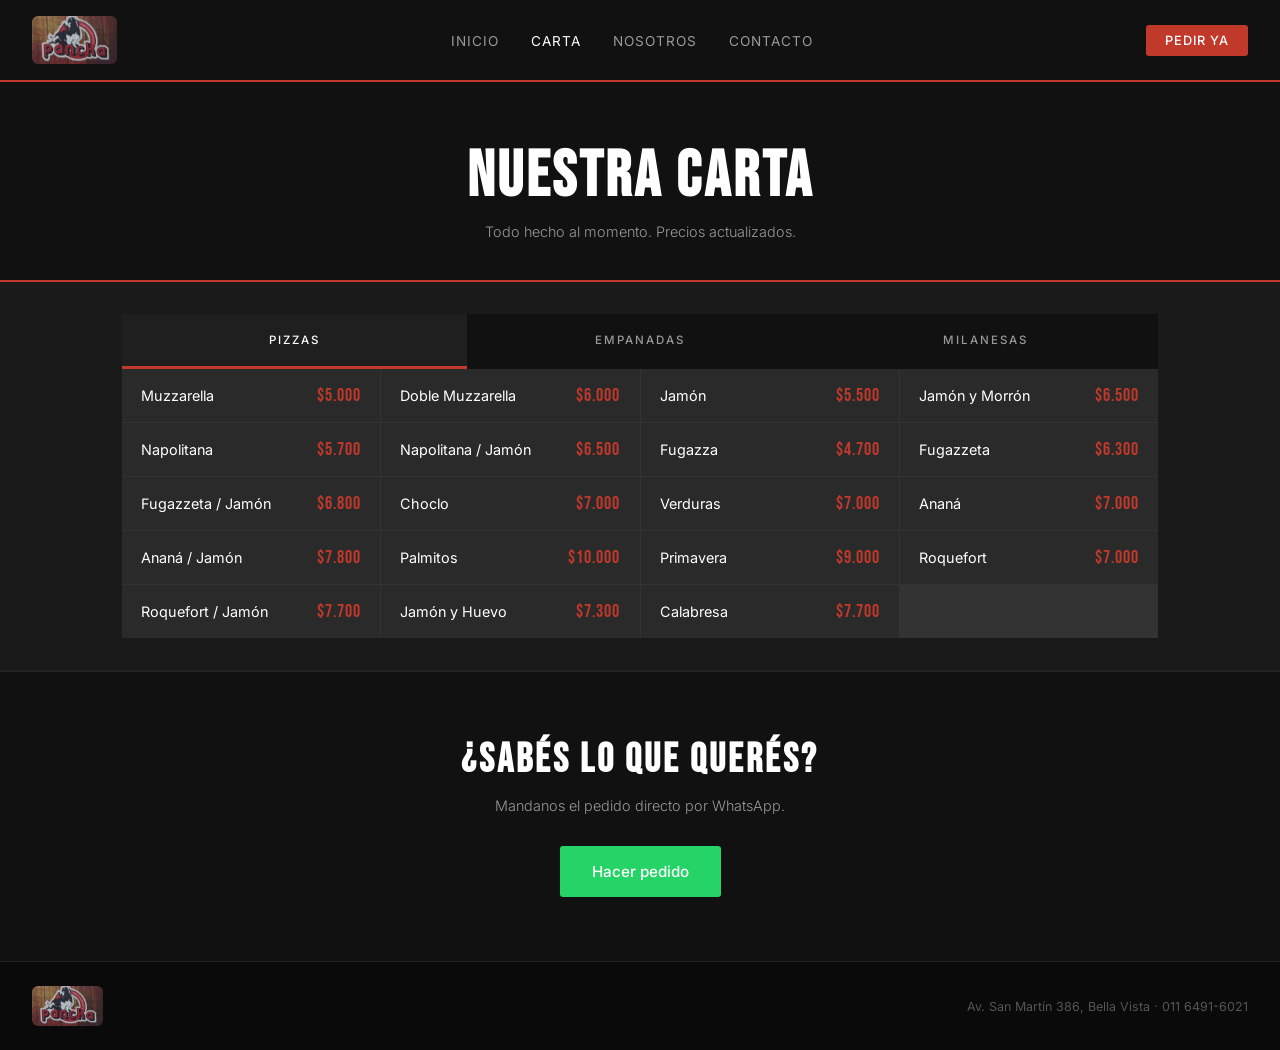
==== vista/carta.html @ 7ca743a3 "Logo, quito iconos, simplifico textos, agrego mapa en contacto Co-Authored-By: Claude Sonnet 5 <nore" ====
<!DOCTYPE html>
<html lang="es">
<head>
  <meta charset="UTF-8">
  <meta name="viewport" content="width=device-width, initial-scale=1.0">
  <title>Pancha – Carta</title>
  <link href="https://fonts.googleapis.com/css2?family=Bebas+Neue&family=Inter:wght@300;400;500&display=swap" rel="stylesheet">
  <link rel="stylesheet" href="estilo/estilo.css">
</head>
<body>

  <nav>
    <span class="logo"><img src="multimedial/logo.png" alt="Pancha" class="logo-img"></span>
    <ul class="nav-links">
      <li><a href="../index.html">Inicio</a></li>
      <li><a href="carta.html" class="active-link">Carta</a></li>
      <li><a href="nosotros.html">Nosotros</a></li>
      <li><a href="contacto.html">Contacto</a></li>
    </ul>
    <a href="https://wa.me/5491164916021" class="nav-cta">Pedir ya</a>
  </nav>

  <div class="page-header">
    <h1>Nuestra Carta</h1>
    <p>Todo hecho al momento. Precios actualizados.</p>
  </div>

  <section class="menu-section">
    <div class="menu-tabs">
      <div class="tab active" data-tab="pizzas">
        <span class="tab-label">Pizzas</span>
      </div>
      <div class="tab" data-tab="empanadas">
        <span class="tab-label">Empanadas</span>
      </div>
      <div class="tab" data-tab="milanesas">
        <span class="tab-label">Milanesas</span>
      </div>
    </div>

    <!-- PIZZAS -->
    <div class="menu-grid" id="pizzas">
      <div class="menu-item"><div class="menu-item-header"><h4>Muzzarella</h4><span class="price">$5.000</span></div></div>
      <div class="menu-item"><div class="menu-item-header"><h4>Doble Muzzarella</h4><span class="price">$6.000</span></div></div>
      <div class="menu-item"><div class="menu-item-header"><h4>Jamón</h4><span class="price">$5.500</span></div></div>
      <div class="menu-item"><div class="menu-item-header"><h4>Jamón y Morrón</h4><span class="price">$6.500</span></div></div>
      <div class="menu-item"><div class="menu-item-header"><h4>Napolitana</h4><span class="price">$5.700</span></div></div>
      <div class="menu-item"><div class="menu-item-header"><h4>Napolitana / Jamón</h4><span class="price">$6.500</span></div></div>
      <div class="menu-item"><div class="menu-item-header"><h4>Fugazza</h4><span class="price">$4.700</span></div></div>
      <div class="menu-item"><div class="menu-item-header"><h4>Fugazzeta</h4><span class="price">$6.300</span></div></div>
      <div class="menu-item"><div class="menu-item-header"><h4>Fugazzeta / Jamón</h4><span class="price">$6.800</span></div></div>
      <div class="menu-item"><div class="menu-item-header"><h4>Choclo</h4><span class="price">$7.000</span></div></div>
      <div class="menu-item"><div class="menu-item-header"><h4>Verduras</h4><span class="price">$7.000</span></div></div>
      <div class="menu-item"><div class="menu-item-header"><h4>Ananá</h4><span class="price">$7.000</span></div></div>
      <div class="menu-item"><div class="menu-item-header"><h4>Ananá / Jamón</h4><span class="price">$7.800</span></div></div>
      <div class="menu-item"><div class="menu-item-header"><h4>Palmitos</h4><span class="price">$10.000</span></div></div>
      <div class="menu-item"><div class="menu-item-header"><h4>Primavera</h4><span class="price">$9.000</span></div></div>
      <div class="menu-item"><div class="menu-item-header"><h4>Roquefort</h4><span class="price">$7.000</span></div></div>
      <div class="menu-item"><div class="menu-item-header"><h4>Roquefort / Jamón</h4><span class="price">$7.700</span></div></div>
      <div class="menu-item"><div class="menu-item-header"><h4>Jamón y Huevo</h4><span class="price">$7.300</span></div></div>
      <div class="menu-item"><div class="menu-item-header"><h4>Calabresa</h4><span class="price">$7.700</span></div></div>
    </div>

    <!-- EMPANADAS -->
    <div class="menu-grid hidden" id="empanadas">
      <div class="menu-item"><div class="menu-item-header"><h4>Carne</h4><span class="price">$1.000</span></div></div>
      <div class="menu-item"><div class="menu-item-header"><h4>Pollo</h4><span class="price">$1.000</span></div></div>
      <div class="menu-item"><div class="menu-item-header"><h4>Jamón y Queso</h4><span class="price">$1.000</span></div></div>
      <div class="menu-item"><div class="menu-item-header"><h4>Roquefort y Jamón</h4><span class="price">$1.000</span></div></div>
      <div class="menu-item"><div class="menu-item-header"><h4>Choclo</h4><span class="price">$1.000</span></div></div>
      <div class="menu-item"><div class="menu-item-header"><h4>Verdura</h4><span class="price">$1.000</span></div></div>
      <div class="menu-item"><div class="menu-item-header"><h4>Capresse</h4><span class="price">$1.000</span></div></div>
      <div class="menu-item"><div class="menu-item-header"><h4>Ananá y Jamón</h4><span class="price">$1.000</span></div></div>
      <div class="menu-item"><div class="menu-item-header"><h4>Calabresa</h4><span class="price">$1.000</span></div></div>
      <div class="menu-item"><div class="menu-item-header"><h4>Jamón, Queso y Tomate</h4><span class="price">$1.000</span></div></div>
      <div class="menu-item"><div class="menu-item-header"><h4>Queso y Cebolla</h4><span class="price">$1.000</span></div></div>
      <div class="menu-item destacado-item"><div class="menu-item-header"><h4>Media docena</h4><span class="price">$5.500</span></div></div>
      <div class="menu-item destacado-item"><div class="menu-item-header"><h4>Docena</h4><span class="price">$9.000</span></div></div>
    </div>

    <!-- MILANESAS -->
    <div class="menu-grid hidden" id="milanesas">
      <div class="menu-item"><div class="menu-item-header"><h4>Simple</h4><span class="price">$8.000</span></div><p>Milanesa gigante clásica.</p></div>
      <div class="menu-item destacado-item"><div class="menu-item-header"><h4>Napolitana</h4><span class="price">$9.000</span></div><p>Con salsa de tomate y queso gratinado.</p></div>
      <div class="menu-item"><div class="menu-item-header"><h4>Fugazzeta</h4><span class="price">$9.800</span></div><p>Con cebolla y queso.</p></div>
      <div class="menu-item"><div class="menu-item-header"><h4>Roquefort</h4><span class="price">$9.800</span></div><p>Con salsa roquefort.</p></div>
      <div class="menu-item"><div class="menu-item-header"><h4>Calabresa</h4><span class="price">$9.800</span></div><p>Con salsa calabresa picante.</p></div>
    </div>
  </section>

  <section class="cta-section">
    <h2>¿Sabés lo que querés?</h2>
    <p>Mandanos el pedido directo por WhatsApp.</p>
    <a href="https://wa.me/5491164916021" class="whatsapp-btn">Hacer pedido</a>
  </section>

  <footer>
    <span class="logo"><img src="multimedial/logo.png" alt="Pancha" class="logo-img"></span>
    <p>Av. San Martín 386, Bella Vista · 011 6491-6021</p>
  </footer>

  <!-- Script inline para que las tabs funcionen siempre -->
  <script>
    (function() {
      var tabs = document.querySelectorAll('.tab');
      var grids = document.querySelectorAll('.menu-grid');

      tabs.forEach(function(tab) {
        tab.addEventListener('click', function() {
          // Sacar active de todos los tabs
          tabs.forEach(function(t) { t.classList.remove('active'); });
          // Ocultar todos los grids
          grids.forEach(function(g) { g.classList.add('hidden'); });
          // Activar el tab clickeado
          tab.classList.add('active');
          // Mostrar el grid correspondiente
          var targetId = tab.getAttribute('data-tab');
          var target = document.getElementById(targetId);
          if (target) {
            target.classList.remove('hidden');
          }
        });
      });
    })();
  </script>

</body>
</html>
---- vista/estilo/estilo.css ----
* { margin: 0; padding: 0; box-sizing: border-box; }

:root {
  --rojo: #C0392B;
  --oscuro: #1a1a1a;
  --gris: #2a2a2a;
  --gris-claro: #3a3a3a;
  --texto: #e0e0e0;
  --texto-suave: #999;
  --dorado: #f0a500;
}

body {
  font-family: 'Inter', sans-serif;
  background: var(--oscuro);
  color: var(--texto);
}

/* NAV */
nav {
  display: flex; justify-content: space-between; align-items: center;
  padding: 1rem 2rem;
  background: #111;
  position: sticky; top: 0; z-index: 100;
  border-bottom: 2px solid var(--rojo);
}
.logo {
  font-family: 'Bebas Neue', sans-serif;
  font-size: 1.8rem; color: var(--rojo); letter-spacing: 3px;
}
.logo-img {
  display: block;
  height: 48px; width: auto;
  border-radius: 6px;
}
footer .logo-img { height: 40px; }
.nav-links { display: flex; gap: 2rem; list-style: none; }
.nav-links a { color: var(--texto-suave); text-decoration: none; font-size: 0.85rem; text-transform: uppercase; letter-spacing: 1px; transition: color 0.2s; }
.nav-links a:hover, .active-link { color: #fff !important; }
.nav-cta { background: var(--rojo); color: #fff; padding: 0.5rem 1.2rem; font-size: 0.8rem; text-decoration: none; text-transform: uppercase; letter-spacing: 1px; font-weight: 500; border-radius: 3px; }

/* HERO */
.hero {
  min-height: 85vh; display: grid; grid-template-columns: 1fr 1.5fr; align-items: center;
  padding: 0; gap: 0;
  background: linear-gradient(135deg, #111 0%, #1f1010 100%);
  border-bottom: 3px solid var(--rojo);
}
.hero-content { max-width: 650px; padding: 4rem 2rem; }
.hero-imagen { display: flex; align-self: stretch; }
.hero-imagen img { width: 100%; height: 100%; object-fit: cover; }
.hero-tag { font-size: 0.8rem; color: var(--texto-suave); letter-spacing: 2px; display: flex; align-items: center; gap: 6px; margin-bottom: 1.5rem; }
.hero-tag svg { width: 14px; height: 14px; flex-shrink: 0; }
.hero h1 {
  font-family: 'Bebas Neue', sans-serif;
  font-size: clamp(3rem, 8vw, 5.5rem);
  line-height: 1; color: #fff; margin-bottom: 1.5rem; letter-spacing: 2px;
}
.highlight { color: var(--rojo); }
.hero p { color: var(--texto-suave); font-size: 1rem; line-height: 1.7; margin-bottom: 2.5rem; font-weight: 300; max-width: 480px; }
.hero-btns { display: flex; gap: 1rem; flex-wrap: wrap; }
.btn-primary { background: var(--rojo); color: #fff; padding: 0.9rem 2rem; text-decoration: none; font-weight: 500; font-size: 0.9rem; border-radius: 3px; text-transform: uppercase; letter-spacing: 1px; }
.btn-wa { background: #25D366; color: #fff; padding: 0.9rem 2rem; text-decoration: none; font-weight: 500; font-size: 0.9rem; border-radius: 3px; display: inline-flex; align-items: center; gap: 0.5rem; }
.btn-wa svg, .whatsapp-btn svg { width: 18px; height: 18px; flex-shrink: 0; }

/* STATS BAR */
.stats-bar { background: var(--rojo); display: flex; justify-content: center; flex-wrap: wrap; }
.stat { padding: 1rem 2.5rem; text-align: center; border-right: 1px solid rgba(255,255,255,0.2); }
.stat:last-child { border-right: none; }
.stat strong { display: block; font-family: 'Bebas Neue', sans-serif; font-size: 1.3rem; color: #fff; letter-spacing: 1px; }
.stat span { font-size: 0.7rem; color: rgba(255,255,255,0.8); text-transform: uppercase; letter-spacing: 1px; }

/* PROMO CARDS */
.promo-section { padding: 4rem 2rem; background: var(--oscuro); }
.promo-grid { display: grid; grid-template-columns: repeat(auto-fit, minmax(260px, 1fr)); gap: 1.5rem; max-width: 1100px; margin: 0 auto; }
.promo-card {
  background: var(--gris); border: 1px solid #333;
  padding: 2rem; text-decoration: none; color: var(--texto);
  border-radius: 4px; transition: border-color 0.2s, transform 0.2s;
  position: relative; display: block;
}
.promo-card:hover { border-color: var(--rojo); transform: translateY(-3px); }
.promo-card.destacado { border-color: var(--rojo); }
.promo-badge {
  position: absolute; top: -10px; left: 1.5rem;
  background: var(--dorado); color: #111;
  font-size: 0.65rem; font-weight: 500; text-transform: uppercase; letter-spacing: 1px;
  padding: 3px 10px; border-radius: 3px;
}
.promo-emoji { display: block; margin-bottom: 1rem; }
.promo-emoji svg { width: 2.2rem; height: 2.2rem; color: var(--rojo); }
.promo-card h3 { font-family: 'Bebas Neue', sans-serif; font-size: 1.6rem; letter-spacing: 2px; margin-bottom: 0.7rem; color: #fff; }
.promo-card p { font-size: 0.85rem; color: var(--texto-suave); line-height: 1.6; margin-bottom: 1rem; font-weight: 300; }
.promo-desde { font-size: 0.8rem; color: var(--rojo); font-weight: 500; text-transform: uppercase; letter-spacing: 1px; }

/* PAGE HEADER */
.page-header { background: #111; padding: 3.5rem 2rem 2.5rem; text-align: center; border-bottom: 2px solid var(--rojo); }
.page-header h1 { font-family: 'Bebas Neue', sans-serif; font-size: clamp(2.5rem, 6vw, 4rem); letter-spacing: 3px; color: #fff; margin-bottom: 0.5rem; }
.page-header p { color: var(--texto-suave); font-size: 0.9rem; font-weight: 300; }

/* MENU */
.menu-section { padding: 2rem; background: var(--oscuro); max-width: 1100px; margin: 0 auto; }
.menu-grid { display: grid; grid-template-columns: repeat(auto-fill, minmax(220px, 1fr)); gap: 1px; background: #333; }
.menu-grid.hidden { display: none; }
.menu-item { background: var(--gris); padding: 1rem 1.2rem; }
.menu-item.destacado-item { background: #2f1f1f; }
.menu-item-header { display: flex; justify-content: space-between; align-items: center; gap: 0.5rem; }
.menu-item h4 { font-size: 0.9rem; color: #fff; font-weight: 400; }
.menu-item p { font-size: 0.78rem; color: var(--texto-suave); margin-top: 0.3rem; font-weight: 300; }
.price { font-family: 'Bebas Neue', sans-serif; font-size: 1.1rem; color: var(--rojo); letter-spacing: 1px; white-space: nowrap; }

/* NOSOTROS */
.nosotros-section { padding: 4rem 2rem; max-width: 900px; margin: 0 auto; }
.nosotros-texto h2 { font-family: 'Bebas Neue', sans-serif; font-size: 2.5rem; letter-spacing: 2px; color: #fff; margin-bottom: 1.5rem; }
.nosotros-texto p { color: var(--texto-suave); font-size: 0.95rem; line-height: 1.8; margin-bottom: 1rem; font-weight: 300; }
.valores-grid { display: grid; grid-template-columns: repeat(auto-fit, minmax(200px, 1fr)); gap: 1.5rem; margin-top: 3rem; }
.valor-item { background: var(--gris); padding: 1.5rem; border-top: 2px solid var(--rojo); border-radius: 3px; }
.valor-icon { display: block; margin-bottom: 0.8rem; }
.valor-icon svg { width: 1.6rem; height: 1.6rem; color: var(--rojo); }
.valor-item h4 { font-size: 0.9rem; color: #fff; text-transform: uppercase; letter-spacing: 1px; margin-bottom: 0.5rem; }
.valor-item p { font-size: 0.82rem; color: var(--texto-suave); line-height: 1.6; font-weight: 300; }

/* CONTACTO */
.contacto-section { padding: 4rem 2rem; }
.contacto-grid { display: grid; grid-template-columns: 1fr 1fr; gap: 3rem; max-width: 1000px; margin: 0 auto; }
.contacto-info { display: flex; flex-direction: column; gap: 1rem; }
.info-card { background: var(--gris); padding: 1.5rem; border-radius: 3px; border-left: 3px solid #444; }
.info-card.destacado-card { border-left-color: var(--rojo); }
.info-icon { display: block; margin-bottom: 0.5rem; }
.info-icon svg { width: 1.3rem; height: 1.3rem; color: var(--rojo); }
.info-card h4 { font-size: 0.7rem; text-transform: uppercase; letter-spacing: 2px; color: var(--texto-suave); margin-bottom: 0.5rem; }
.info-card p { font-size: 0.9rem; color: var(--texto); line-height: 1.7; font-weight: 300; }
.info-card strong { color: #fff; font-weight: 500; }
.contact-link { display: block; color: #fff; text-decoration: none; font-size: 1rem; font-weight: 500; margin-top: 0.3rem; }
.horarios-detalle { background: var(--gris); padding: 2rem; border-radius: 3px; }
.horarios-detalle h3 { font-family: 'Bebas Neue', sans-serif; font-size: 1.5rem; letter-spacing: 2px; color: #fff; margin-bottom: 1.5rem; }
.horarios-tabla { width: 100%; border-collapse: collapse; }
.horarios-tabla tr { border-bottom: 1px solid #333; }
.horarios-tabla td { padding: 0.7rem 0; font-size: 0.9rem; color: var(--texto); }
.horarios-tabla td:last-child { text-align: right; color: var(--dorado); font-weight: 500; }
.horarios-tabla .cerrado { color: #666 !important; }
.horario-nota { font-size: 0.75rem; color: var(--texto-suave); margin-top: 1rem; font-weight: 300; }

/* MAPA CONTACTO */
.mapa-wrapper { max-width: 1000px; margin: 3rem auto 0; }
.mapa-wrapper h3 { font-family: 'Bebas Neue', sans-serif; font-size: 1.5rem; letter-spacing: 2px; color: #fff; margin-bottom: 1.5rem; }
.mapa-embed {
  position: relative;
  width: 100%;
  aspect-ratio: 16 / 9;
  border: 1px solid #333;
  border-radius: 3px;
  overflow: hidden;
}
.mapa-embed iframe {
  position: absolute; inset: 0;
  width: 100%; height: 100%;
  border: 0;
  filter: grayscale(0.3) contrast(1.05);
}
@media (max-width: 640px) {
  .mapa-wrapper { margin-top: 2rem; }
  .mapa-embed { aspect-ratio: 4 / 3; }
}

/* CTA */
.cta-section { background: #111; text-align: center; padding: 4rem 2rem; border-top: 2px solid #222; }
.cta-section h2 { font-family: 'Bebas Neue', sans-serif; font-size: 2.5rem; letter-spacing: 3px; color: #fff; margin-bottom: 0.8rem; }
.cta-section p { color: var(--texto-suave); font-size: 0.9rem; margin-bottom: 2rem; font-weight: 300; }
.whatsapp-btn { display: inline-flex; align-items: center; gap: 0.5rem; background: #25D366; color: #fff; padding: 1rem 2rem; text-decoration: none; font-weight: 500; font-size: 0.95rem; border-radius: 3px; }

/* WHATSAPP FLOTANTE */
.wa-flotante {
  position: fixed; bottom: 1.5rem; right: 1.5rem; z-index: 999;
  background: #25D366; color: #fff;
  width: 56px; height: 56px; border-radius: 50%;
  display: flex; align-items: center; justify-content: center;
  font-size: 1.8rem; text-decoration: none;
  box-shadow: 0 4px 20px rgba(37,211,102,0.4);
  transition: transform 0.2s, box-shadow 0.2s;
}
.wa-flotante:hover { transform: scale(1.1); box-shadow: 0 6px 28px rgba(37,211,102,0.6); }

/* FOOTER */
footer { background: #0a0a0a; padding: 1.5rem 2rem; display: flex; justify-content: space-between; align-items: center; flex-wrap: wrap; gap: 0.5rem; border-top: 1px solid #222; }
footer p { font-size: 0.78rem; color: #555; }

/* RESPONSIVE */
@media (max-width: 640px) {
  nav { padding: 0.8rem 1rem; }
  .nav-links { display: none; }
  .hero { padding: 0; min-height: 70vh; grid-template-columns: 1fr; }
  .hero-content { padding: 3rem 1rem; }
  .hero-imagen { min-height: 260px; }
  .hero-imagen img { border: none; }
  .promo-section, .menu-section, .nosotros-section, .contacto-section { padding: 2rem 1rem; }
  .contacto-grid { grid-template-columns: 1fr; gap: 1.5rem; }
  .stat { padding: 0.8rem 1.2rem; }
  footer { flex-direction: column; text-align: center; }
  .resenas-section { padding: 2rem 1rem; }
  .resenas-grid { grid-template-columns: 1fr; }
}

/* LISTA DE SERVICIOS */
.servicios-lista {
  list-style: none;
  margin-top: 1rem;
  display: grid;
  grid-template-columns: 1fr 1fr;
  gap: 0.6rem;
}
.servicios-lista li { font-size: 0.85rem; color: var(--texto); font-weight: 300; display: flex; align-items: center; gap: 0.5rem; }
.servicios-lista li svg { width: 1rem; height: 1rem; color: var(--dorado); flex-shrink: 0; }

/* TABS */
.menu-tabs {
  display: flex;
  background: #111;
  border-bottom: 2px solid var(--rojo);
  margin-bottom: 0;
}
.tab {
  flex: 1;
  display: flex;
  flex-direction: column;
  align-items: center;
  justify-content: center;
  gap: 0.4rem;
  padding: 1.2rem 0.5rem;
  cursor: pointer;
  border-bottom: 3px solid transparent;
  margin-bottom: -2px;
  transition: background 0.2s, border-color 0.2s;
  background: #111;
  user-select: none;
}
.tab:hover { background: #1f1f1f; }
.tab.active { border-bottom-color: var(--rojo); background: #1f1f1f; }
.tab-emoji { line-height: 1; }
.tab-emoji svg { width: 1.6rem; height: 1.6rem; color: var(--texto-suave); }
.tab.active .tab-emoji svg { color: var(--rojo); }
.tab-label { font-size: 0.72rem; letter-spacing: 2px; text-transform: uppercase; color: var(--texto-suave); font-weight: 500; }
.tab.active .tab-label { color: #fff; }

/* RESEÑAS */
.resenas-section {
  padding: 4rem 2rem;
  background: #111;
  border-top: 2px solid #222;
}
.resenas-header {
  text-align: center;
  margin-bottom: 2.5rem;
}
.resenas-header h2 {
  font-family: 'Bebas Neue', sans-serif;
  font-size: clamp(2rem, 5vw, 3rem);
  letter-spacing: 3px;
  color: #fff;
  margin-bottom: 0.8rem;
}
.google-rating {
  display: inline-flex;
  align-items: center;
  gap: 0.5rem;
  background: var(--gris);
  padding: 0.5rem 1.2rem;
  border-radius: 30px;
  font-size: 0.9rem;
  color: var(--texto);
}
.google-rating .stars { color: var(--dorado); font-size: 1rem; }
.rating-label { color: var(--texto-suave); }
.resenas-grid {
  display: grid;
  grid-template-columns: repeat(auto-fit, minmax(280px, 1fr));
  gap: 1.2rem;
  max-width: 1100px;
  margin: 0 auto;
}
.resena-card {
  background: var(--gris);
  border: 1px solid #333;
  border-radius: 4px;
  padding: 1.5rem;
  transition: border-color 0.2s;
}
.resena-card:hover { border-color: var(--rojo); }
.resena-top {
  display: flex;
  align-items: center;
  gap: 0.8rem;
  margin-bottom: 0.8rem;
}
.resena-avatar {
  width: 40px; height: 40px;
  border-radius: 50%;
  background: var(--rojo);
  display: flex; align-items: center; justify-content: center;
  font-family: 'Bebas Neue', sans-serif;
  font-size: 1.1rem;
  color: #fff;
  flex-shrink: 0;
}
.resena-nombre { font-size: 0.88rem; color: #fff; font-weight: 500; }
.resena-fecha { font-size: 0.72rem; color: var(--texto-suave); margin-top: 2px; }
.resena-stars { color: var(--dorado); font-size: 0.85rem; margin-bottom: 0.6rem; }
.resena-texto { font-size: 0.85rem; color: var(--texto-suave); line-height: 1.7; font-weight: 300; }
.resenas-cta { text-align: center; margin-top: 2rem; }
.resenas-cta a {
  font-size: 0.8rem;
  color: var(--texto-suave);
  text-decoration: none;
  border-bottom: 1px solid #444;
  padding-bottom: 2px;
  transition: color 0.2s;
}
.resenas-cta a:hover { color: #fff; }
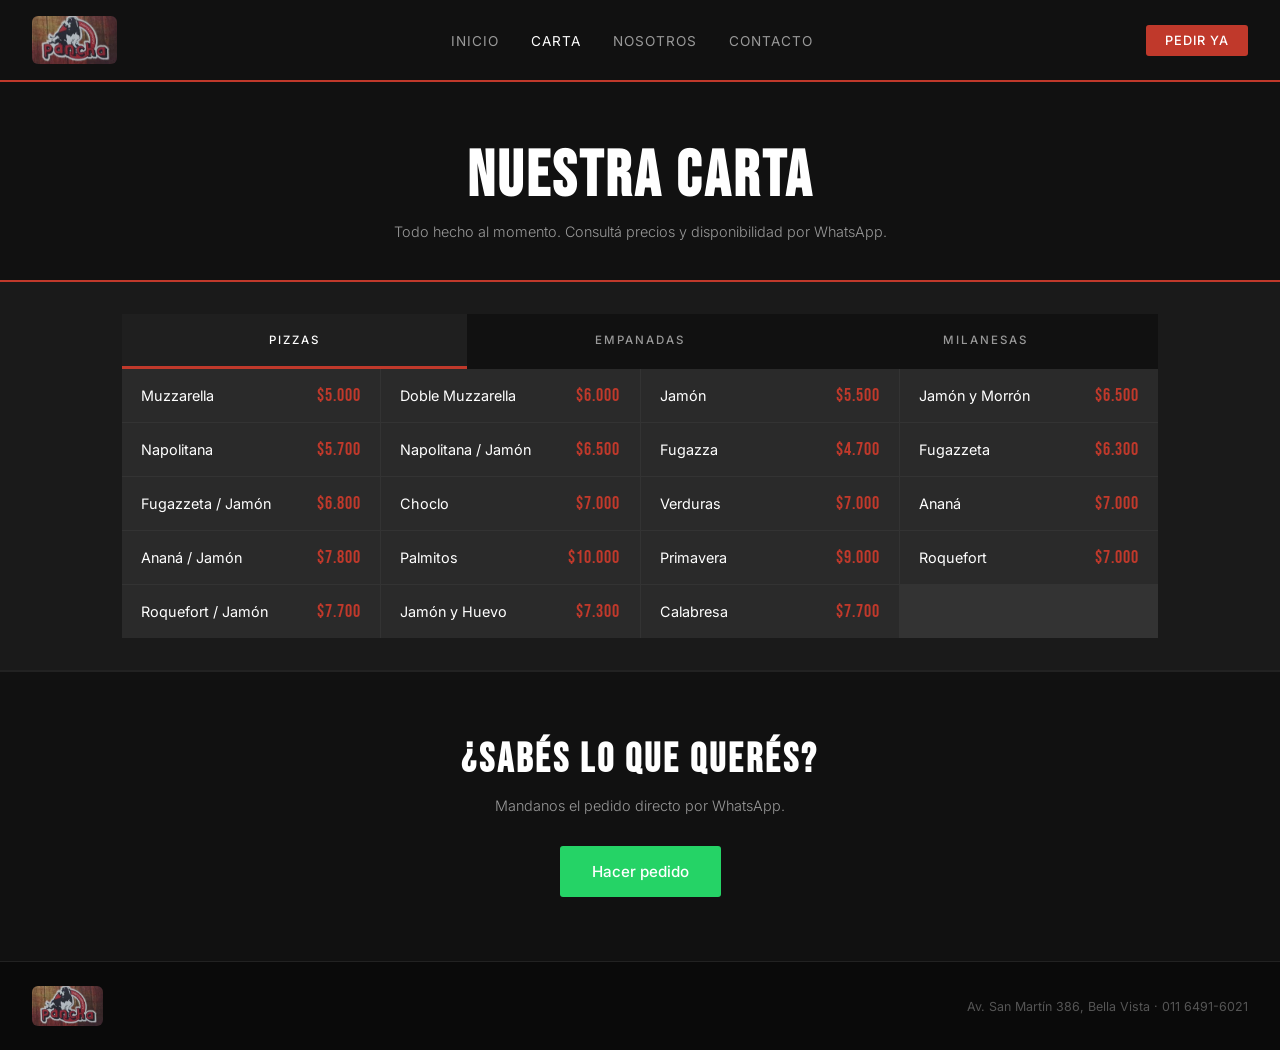
==== commit 23546d44: "Ajusto carta (texto precios) y opciones de servicio/pago en contacto Co-Authored-By: Claude Sonnet 5" ====
--- a/vista/carta.html
+++ b/vista/carta.html
@@ -22,7 +22,7 @@
 
   <div class="page-header">
     <h1>Nuestra Carta</h1>
-    <p>Todo hecho al momento. Precios actualizados.</p>
+    <p>Todo hecho al momento. Consultá precios y disponibilidad por WhatsApp.</p>
   </div>
 
   <section class="menu-section">
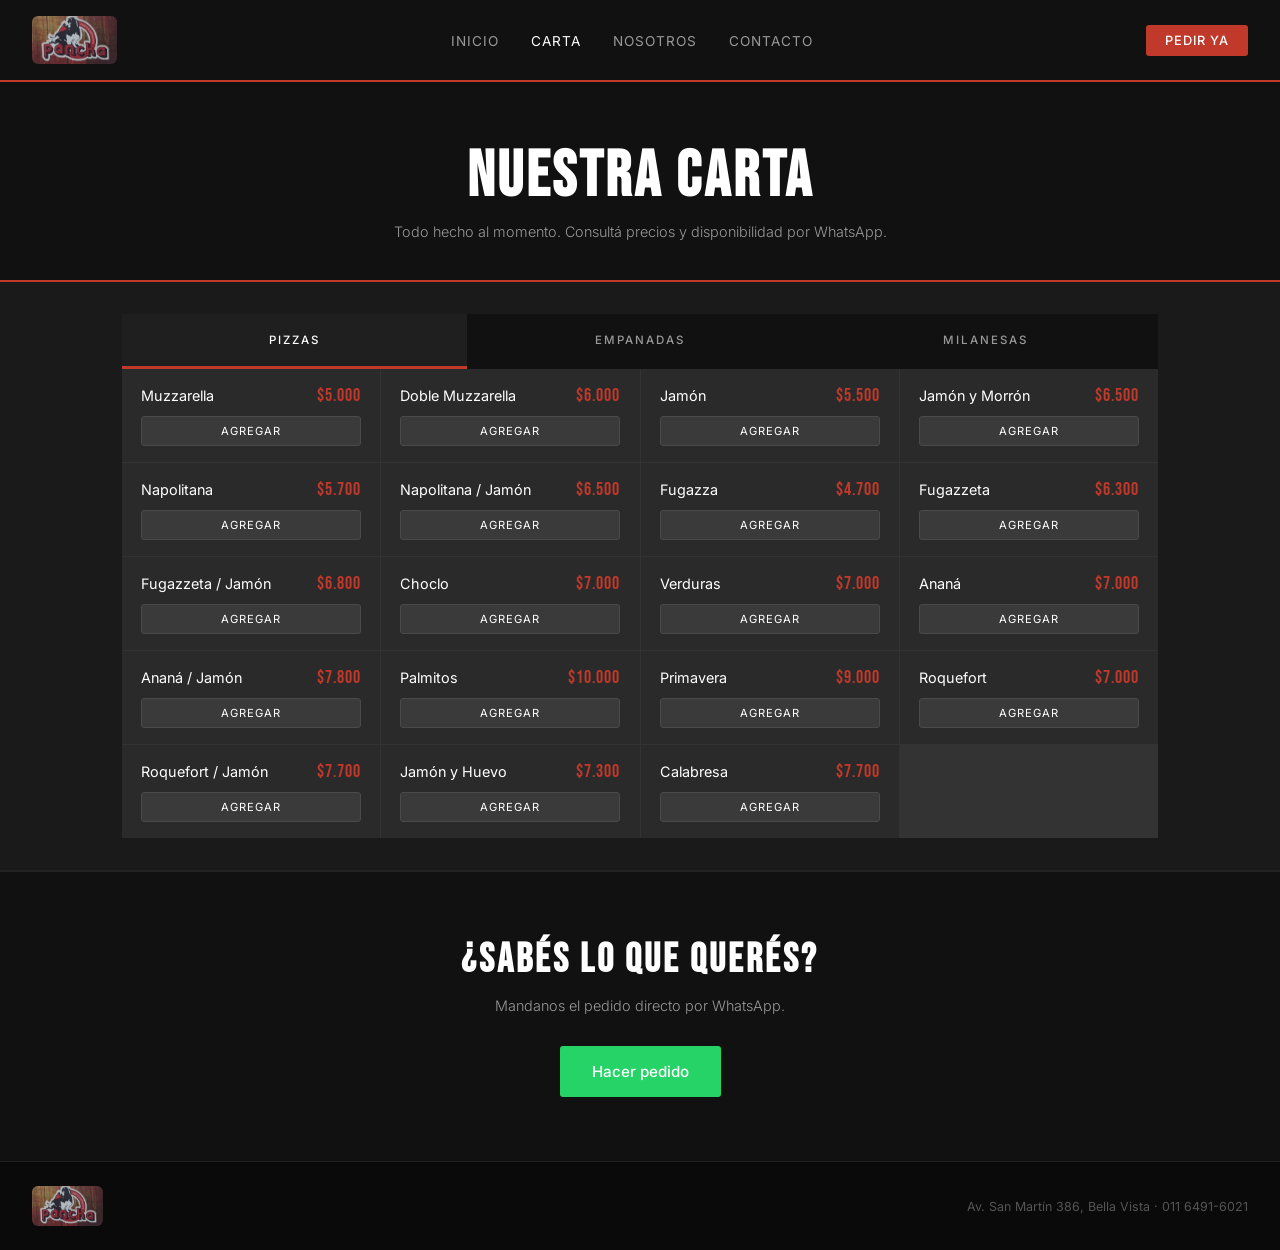
==== commit b55c0606: "Armador de pedido en la carta: agregar productos, sumar/restar/quitar y enviar por WhatsApp - Boton " ====
--- a/vista/carta.html
+++ b/vista/carta.html
@@ -18,6 +18,7 @@
       <li><a href="contacto.html">Contacto</a></li>
     </ul>
     <a href="https://wa.me/5491164916021" class="nav-cta">Pedir ya</a>
+    <button class="nav-toggle" aria-label="Abrir menú" aria-expanded="false"><span></span><span></span><span></span></button>
   </nav>
 
   <div class="page-header">
@@ -99,30 +100,21 @@
     <p>Av. San Martín 386, Bella Vista · 011 6491-6021</p>
   </footer>
 
-  <!-- Script inline para que las tabs funcionen siempre -->
-  <script>
-    (function() {
-      var tabs = document.querySelectorAll('.tab');
-      var grids = document.querySelectorAll('.menu-grid');
+  <div id="pedido" class="pedido" hidden>
+    <button type="button" class="pedido-head">
+      <span>Ver pedido (<span id="pedido-count">0</span>)</span>
+      <span class="pedido-total" id="pedido-total">$0</span>
+    </button>
+    <div class="pedido-body" hidden>
+      <ul id="pedido-items"></ul>
+      <div class="pedido-acciones">
+        <button type="button" id="pedido-vaciar" class="pedido-vaciar">Vaciar</button>
+        <a id="pedido-enviar" class="whatsapp-btn" href="https://wa.me/5491164916021" target="_blank" rel="noopener">Enviar por WhatsApp</a>
+      </div>
+    </div>
+  </div>
 
-      tabs.forEach(function(tab) {
-        tab.addEventListener('click', function() {
-          // Sacar active de todos los tabs
-          tabs.forEach(function(t) { t.classList.remove('active'); });
-          // Ocultar todos los grids
-          grids.forEach(function(g) { g.classList.add('hidden'); });
-          // Activar el tab clickeado
-          tab.classList.add('active');
-          // Mostrar el grid correspondiente
-          var targetId = tab.getAttribute('data-tab');
-          var target = document.getElementById(targetId);
-          if (target) {
-            target.classList.remove('hidden');
-          }
-        });
-      });
-    })();
-  </script>
+  <script src="javascript/script.js"></script>
 
 </body>
 </html>
--- a/vista/estilo/estilo.css
+++ b/vista/estilo/estilo.css
@@ -38,6 +38,11 @@
 .nav-links a { color: var(--texto-suave); text-decoration: none; font-size: 0.85rem; text-transform: uppercase; letter-spacing: 1px; transition: color 0.2s; }
 .nav-links a:hover, .active-link { color: #fff !important; }
 .nav-cta { background: var(--rojo); color: #fff; padding: 0.5rem 1.2rem; font-size: 0.8rem; text-decoration: none; text-transform: uppercase; letter-spacing: 1px; font-weight: 500; border-radius: 3px; }
+.nav-toggle { display: none; flex-direction: column; justify-content: space-between; width: 28px; height: 20px; padding: 0; background: none; border: none; cursor: pointer; }
+.nav-toggle span { display: block; width: 100%; height: 2px; background: #fff; border-radius: 2px; transition: transform 0.2s, opacity 0.2s; }
+.nav-toggle.is-open span:nth-child(1) { transform: translateY(9px) rotate(45deg); }
+.nav-toggle.is-open span:nth-child(2) { opacity: 0; }
+.nav-toggle.is-open span:nth-child(3) { transform: translateY(-9px) rotate(-45deg); }
 
 /* HERO */
 .hero {
@@ -169,6 +174,57 @@
 .cta-section p { color: var(--texto-suave); font-size: 0.9rem; margin-bottom: 2rem; font-weight: 300; }
 .whatsapp-btn { display: inline-flex; align-items: center; gap: 0.5rem; background: #25D366; color: #fff; padding: 1rem 2rem; text-decoration: none; font-weight: 500; font-size: 0.95rem; border-radius: 3px; }
 
+/* ARMADOR DE PEDIDO */
+.add-pedido {
+  margin-top: 0.6rem; width: 100%;
+  padding: 0.45rem; background: var(--gris-claro); border: 1px solid #4a4a4a;
+  color: #fff; border-radius: 3px; cursor: pointer;
+  font-family: 'Inter', sans-serif; font-size: 0.7rem; text-transform: uppercase; letter-spacing: 1px;
+  transition: background 0.15s, border-color 0.15s;
+}
+.add-pedido:hover { border-color: var(--rojo); background: #2f1f1f; }
+body.con-pedido { padding-bottom: 4.5rem; }
+
+.pedido {
+  position: fixed; left: 0; right: 0; bottom: 0; z-index: 998;
+  background: #111; border-top: 2px solid var(--rojo);
+  font-family: 'Inter', sans-serif;
+}
+.pedido-head {
+  width: 100%; display: flex; justify-content: space-between; align-items: center;
+  padding: 1rem 1.5rem; background: none; border: none; cursor: pointer;
+  color: #fff; font-size: 0.9rem; font-weight: 500;
+}
+.pedido-total { font-family: 'Bebas Neue', sans-serif; font-size: 1.3rem; color: var(--rojo); letter-spacing: 1px; }
+.pedido-body { max-height: 45vh; overflow-y: auto; padding: 0 1.5rem 1.5rem; }
+#pedido-items { list-style: none; }
+.pedido-item {
+  display: flex; align-items: center; gap: 0.7rem;
+  padding: 0.6rem 0; border-top: 1px solid #222; font-size: 0.85rem;
+}
+.pedido-item .nom { flex: 1; color: var(--texto); }
+.pedido-item .sub { color: var(--rojo); font-weight: 500; white-space: nowrap; }
+.pedido-qty { display: flex; align-items: center; gap: 0.4rem; }
+.pedido-qty button {
+  width: 26px; height: 26px; border-radius: 4px;
+  border: 1px solid #444; background: var(--gris); color: #fff;
+  font-size: 1rem; line-height: 1; cursor: pointer;
+}
+.pedido-qty .cant { min-width: 18px; text-align: center; color: #fff; }
+.pedido-item .quitar {
+  background: none; border: none; color: var(--texto-suave);
+  cursor: pointer; font-size: 0.72rem; text-transform: uppercase; letter-spacing: 1px;
+}
+.pedido-item .quitar:hover { color: var(--rojo); }
+.pedido-acciones { display: flex; gap: 1rem; align-items: stretch; margin-top: 1.2rem; }
+.pedido-vaciar {
+  background: none; border: 1px solid #444; color: var(--texto-suave);
+  padding: 0.7rem 1.1rem; border-radius: 3px; cursor: pointer;
+  font-family: 'Inter', sans-serif; font-size: 0.78rem;
+}
+.pedido-vaciar:hover { border-color: var(--rojo); color: #fff; }
+.pedido-acciones .whatsapp-btn { flex: 1; justify-content: center; padding: 0.7rem 1rem; }
+
 /* WHATSAPP FLOTANTE */
 .wa-flotante {
   position: fixed; bottom: 1.5rem; right: 1.5rem; z-index: 999;
@@ -188,7 +244,17 @@
 /* RESPONSIVE */
 @media (max-width: 640px) {
   nav { padding: 0.8rem 1rem; }
-  .nav-links { display: none; }
+  .logo { margin-right: auto; }
+  .nav-toggle { display: flex; margin-left: 1rem; }
+  .nav-links {
+    display: none;
+    position: absolute; top: 100%; left: 0; right: 0;
+    flex-direction: column; gap: 0;
+    background: #111; border-bottom: 2px solid var(--rojo);
+  }
+  .nav-links.open { display: flex; }
+  .nav-links li { width: 100%; }
+  .nav-links a { display: block; padding: 1rem 1.2rem; border-top: 1px solid #222; font-size: 0.9rem; }
   .hero { padding: 0; min-height: 70vh; grid-template-columns: 1fr; }
   .hero-content { padding: 3rem 1rem; }
   .hero-imagen { min-height: 260px; }
